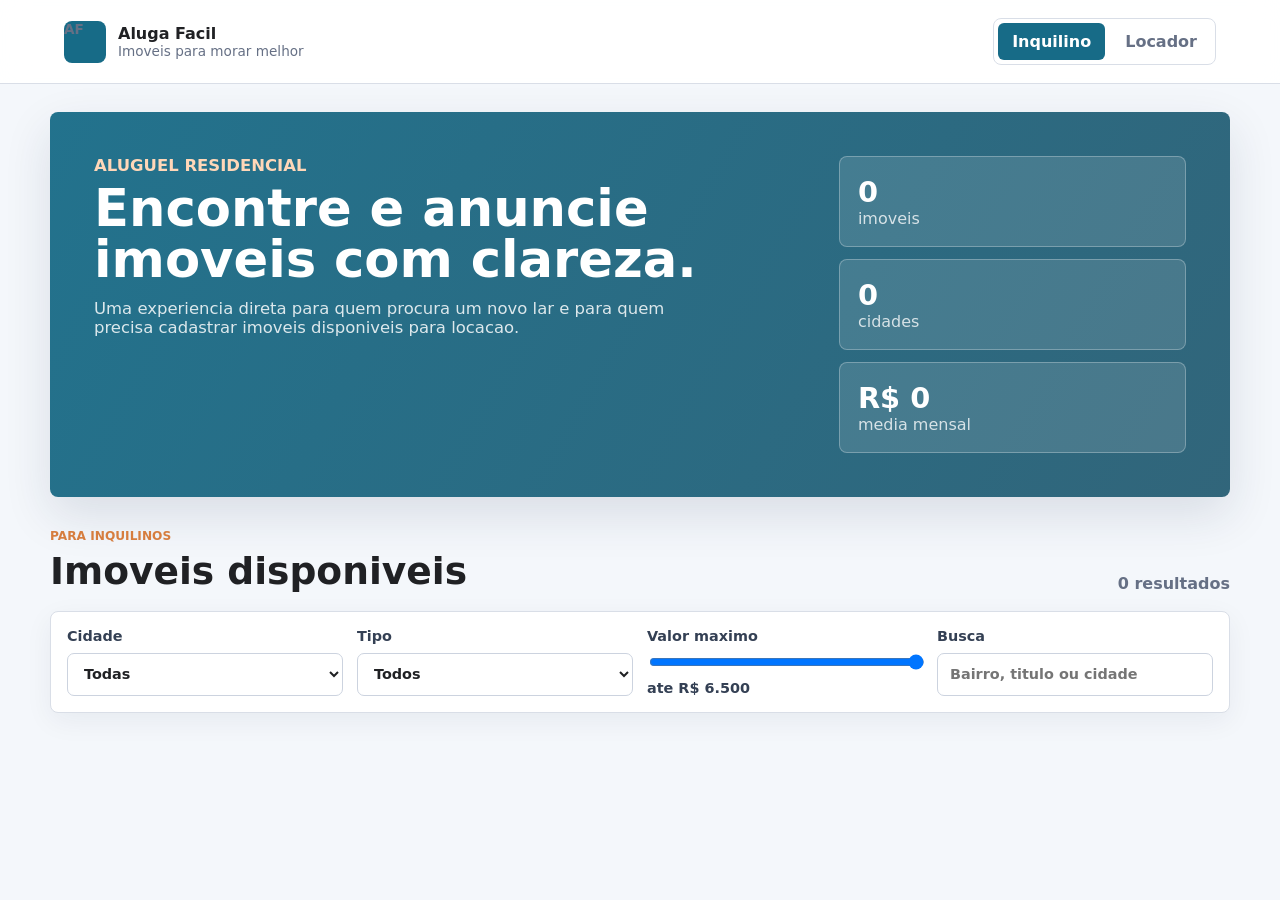
==== index.html @ 5df75c2b "feat: criar interface inicial de locacao" ====
<!doctype html>
<html lang="pt-BR">
  <head>
    <meta charset="UTF-8" />
    <meta name="viewport" content="width=device-width, initial-scale=1.0" />
    <title>Aluga Facil</title>
    <link rel="stylesheet" href="src/styles.css" />
  </head>
  <body>
    <header class="app-header">
      <div class="brand">
        <span class="brand-mark" aria-hidden="true">AF</span>
        <div>
          <strong>Aluga Facil</strong>
          <span>Imoveis para morar melhor</span>
        </div>
      </div>

      <nav class="main-tabs" aria-label="Areas do sistema">
        <button class="tab-button active" type="button" data-view="tenant">Inquilino</button>
        <button class="tab-button" type="button" data-view="landlord">Locador</button>
      </nav>
    </header>

    <main>
      <section class="intro-band">
        <div class="intro-copy">
          <p class="eyebrow">Aluguel residencial</p>
          <h1>Encontre e anuncie imoveis com clareza.</h1>
          <p>
            Uma experiencia direta para quem procura um novo lar e para quem precisa
            cadastrar imoveis disponiveis para locacao.
          </p>
        </div>
        <div class="intro-stats" aria-label="Indicadores do sistema">
          <div>
            <strong id="stat-total">0</strong>
            <span>imoveis</span>
          </div>
          <div>
            <strong id="stat-cities">0</strong>
            <span>cidades</span>
          </div>
          <div>
            <strong id="stat-average">R$ 0</strong>
            <span>media mensal</span>
          </div>
        </div>
      </section>

      <section id="tenant-view" class="view-section active" aria-labelledby="tenant-title">
        <div class="section-heading">
          <div>
            <p class="eyebrow">Para inquilinos</p>
            <h2 id="tenant-title">Imoveis disponiveis</h2>
          </div>
          <span id="result-count" class="result-count">0 resultados</span>
        </div>

        <div class="filters-bar" aria-label="Filtros de busca">
          <label>
            Cidade
            <select id="city-filter">
              <option value="">Todas</option>
            </select>
          </label>
          <label>
            Tipo
            <select id="type-filter">
              <option value="">Todos</option>
              <option value="Apartamento">Apartamento</option>
              <option value="Casa">Casa</option>
              <option value="Kitnet">Kitnet</option>
              <option value="Studio">Studio</option>
            </select>
          </label>
          <label>
            Valor maximo
            <input id="price-filter" type="range" min="900" max="6500" step="100" value="6500" />
            <span id="price-label">ate R$ 6.500</span>
          </label>
          <label>
            Busca
            <input id="search-filter" type="search" placeholder="Bairro, titulo ou cidade" />
          </label>
        </div>

        <div id="property-grid" class="property-grid"></div>
      </section>

      <section id="landlord-view" class="view-section" aria-labelledby="landlord-title">
        <div class="section-heading">
          <div>
            <p class="eyebrow">Para locadores</p>
            <h2 id="landlord-title">Cadastrar imovel</h2>
          </div>
        </div>

        <div class="landlord-layout">
          <form id="property-form" class="property-form">
            <input id="property-id" type="hidden" />

            <label>
              Titulo
              <input id="title-input" required maxlength="80" placeholder="Apartamento iluminado perto do metro" />
            </label>

            <div class="form-row">
              <label>
                Cidade
                <input id="city-input" required maxlength="40" placeholder="Fortaleza" />
              </label>
              <label>
                Bairro
                <input id="district-input" required maxlength="40" placeholder="Meireles" />
              </label>
            </div>

            <div class="form-row">
              <label>
                Tipo
                <select id="type-input" required>
                  <option value="Apartamento">Apartamento</option>
                  <option value="Casa">Casa</option>
                  <option value="Kitnet">Kitnet</option>
                  <option value="Studio">Studio</option>
                </select>
              </label>
              <label>
                Aluguel mensal
                <input id="price-input" required type="number" min="300" step="50" placeholder="2500" />
              </label>
            </div>

            <div class="form-row">
              <label>
                Quartos
                <input id="bedrooms-input" required type="number" min="0" max="10" value="2" />
              </label>
              <label>
                Banheiros
                <input id="bathrooms-input" required type="number" min="1" max="10" value="1" />
              </label>
            </div>

            <label>
              Destaques
              <input id="features-input" placeholder="Varanda, mobiliado, garagem" />
            </label>

            <label>
              URL da foto
              <input id="image-input" type="url" placeholder="https://..." />
            </label>

            <label>
              Descricao
              <textarea id="description-input" required rows="4" maxlength="220" placeholder="Descreva os principais pontos do imovel"></textarea>
            </label>

            <div class="form-actions">
              <button class="secondary-button" id="clear-form-button" type="button">Limpar</button>
              <button class="primary-button" type="submit">Salvar imovel</button>
            </div>
          </form>

          <aside class="owner-panel">
            <h3>Meus imoveis</h3>
            <div id="owner-list" class="owner-list"></div>
          </aside>
        </div>
      </section>
    </main>

    <script src="src/app.js"></script>
  </body>
</html>
---- src/styles.css ----
:root {
  color-scheme: light;
  --ink: #202124;
  --muted: #667085;
  --line: #d9dee7;
  --surface: #ffffff;
  --soft: #f4f7fb;
  --accent: #176b87;
  --accent-strong: #0f4c64;
  --warm: #d67d3e;
  --success: #2f7d57;
  --danger: #b42318;
  --shadow: 0 18px 48px rgba(24, 39, 75, 0.12);
}

* {
  box-sizing: border-box;
}

body {
  margin: 0;
  min-height: 100vh;
  background: var(--soft);
  color: var(--ink);
  font-family:
    Inter, ui-sans-serif, system-ui, -apple-system, BlinkMacSystemFont, "Segoe UI",
    sans-serif;
}

button,
input,
select,
textarea {
  font: inherit;
}

button {
  cursor: pointer;
}

.app-header {
  position: sticky;
  top: 0;
  z-index: 10;
  display: flex;
  align-items: center;
  justify-content: space-between;
  gap: 24px;
  padding: 18px clamp(18px, 5vw, 64px);
  background: rgba(255, 255, 255, 0.92);
  border-bottom: 1px solid var(--line);
  backdrop-filter: blur(14px);
}

.brand {
  display: flex;
  align-items: center;
  gap: 12px;
}

.brand-mark {
  display: grid;
  width: 42px;
  height: 42px;
  place-items: center;
  border-radius: 8px;
  background: var(--accent);
  color: #fff;
  font-weight: 800;
}

.brand strong,
.brand span {
  display: block;
}

.brand span {
  color: var(--muted);
  font-size: 0.85rem;
}

.main-tabs {
  display: inline-flex;
  gap: 6px;
  padding: 4px;
  border: 1px solid var(--line);
  border-radius: 8px;
  background: #fff;
}

.tab-button {
  border: 0;
  border-radius: 6px;
  background: transparent;
  color: var(--muted);
  padding: 9px 14px;
  font-weight: 700;
}

.tab-button.active {
  background: var(--accent);
  color: #fff;
}

main {
  width: min(1180px, calc(100% - 32px));
  margin: 0 auto;
  padding: 28px 0 48px;
}

.intro-band {
  display: grid;
  grid-template-columns: minmax(0, 1.35fr) minmax(280px, 0.65fr);
  gap: 24px;
  align-items: stretch;
  padding: clamp(24px, 5vw, 44px);
  border-radius: 8px;
  background:
    linear-gradient(120deg, rgba(23, 107, 135, 0.95), rgba(15, 76, 100, 0.85)),
    url("https://images.unsplash.com/photo-1560448204-e02f11c3d0e2?auto=format&fit=crop&w=1500&q=80");
  background-position: center;
  background-size: cover;
  color: #fff;
  box-shadow: var(--shadow);
}

.intro-copy h1 {
  max-width: 680px;
  margin: 8px 0 14px;
  font-size: clamp(2.1rem, 4vw, 4.25rem);
  line-height: 1;
}

.intro-copy p {
  max-width: 620px;
  margin: 0;
  color: rgba(255, 255, 255, 0.84);
  font-size: 1.03rem;
}

.eyebrow {
  margin: 0 0 6px;
  color: var(--warm);
  font-size: 0.76rem;
  font-weight: 800;
  letter-spacing: 0;
  text-transform: uppercase;
}

.intro-band .eyebrow {
  color: #ffd7b8;
}

.intro-stats {
  display: grid;
  gap: 12px;
}

.intro-stats div {
  padding: 18px;
  border: 1px solid rgba(255, 255, 255, 0.28);
  border-radius: 8px;
  background: rgba(255, 255, 255, 0.12);
}

.intro-stats strong,
.intro-stats span {
  display: block;
}

.intro-stats strong {
  font-size: 1.8rem;
}

.intro-stats span {
  color: rgba(255, 255, 255, 0.78);
}

.view-section {
  display: none;
  padding-top: 32px;
}

.view-section.active {
  display: block;
}

.section-heading {
  display: flex;
  align-items: end;
  justify-content: space-between;
  gap: 16px;
  margin-bottom: 18px;
}

.section-heading h2 {
  margin: 0;
  font-size: clamp(1.6rem, 3vw, 2.35rem);
}

.result-count {
  color: var(--muted);
  font-weight: 700;
}

.filters-bar,
.property-form,
.owner-panel {
  border: 1px solid var(--line);
  border-radius: 8px;
  background: var(--surface);
  box-shadow: 0 8px 28px rgba(24, 39, 75, 0.06);
}

.filters-bar {
  display: grid;
  grid-template-columns: repeat(4, minmax(0, 1fr));
  gap: 14px;
  padding: 16px;
  margin-bottom: 20px;
}

label {
  display: grid;
  gap: 7px;
  color: #344054;
  font-size: 0.9rem;
  font-weight: 700;
}

input,
select,
textarea {
  width: 100%;
  min-height: 42px;
  border: 1px solid #ccd3df;
  border-radius: 7px;
  background: #fff;
  color: var(--ink);
  padding: 10px 12px;
}

textarea {
  resize: vertical;
}

input:focus,
select:focus,
textarea:focus {
  border-color: var(--accent);
  outline: 3px solid rgba(23, 107, 135, 0.16);
}

input[type="range"] {
  min-height: auto;
  padding: 0;
}

.property-grid {
  display: grid;
  grid-template-columns: repeat(3, minmax(0, 1fr));
  gap: 18px;
}

.property-card {
  overflow: hidden;
  border: 1px solid var(--line);
  border-radius: 8px;
  background: #fff;
  box-shadow: 0 10px 32px rgba(24, 39, 75, 0.08);
}

.property-media {
  position: relative;
  aspect-ratio: 16 / 10;
  background: #e7edf4;
}

.property-media img {
  display: block;
  width: 100%;
  height: 100%;
  object-fit: cover;
}

.property-badge {
  position: absolute;
  top: 12px;
  left: 12px;
  padding: 6px 9px;
  border-radius: 999px;
  background: rgba(255, 255, 255, 0.92);
  color: var(--accent-strong);
  font-size: 0.78rem;
  font-weight: 800;
}

.property-body {
  display: grid;
  gap: 12px;
  padding: 16px;
}

.property-title {
  margin: 0;
  font-size: 1.07rem;
}

.property-location,
.property-description,
.meta-item {
  color: var(--muted);
}

.property-description {
  margin: 0;
  line-height: 1.45;
}

.property-price {
  color: var(--accent-strong);
  font-size: 1.35rem;
  font-weight: 900;
}

.property-meta,
.feature-list {
  display: flex;
  flex-wrap: wrap;
  gap: 8px;
}

.meta-item,
.feature-pill {
  border-radius: 999px;
  background: #eef4f7;
  padding: 6px 9px;
  font-size: 0.82rem;
  font-weight: 700;
}

.feature-pill {
  background: #fff4ec;
  color: #8b451e;
}

.landlord-layout {
  display: grid;
  grid-template-columns: minmax(0, 1.25fr) minmax(300px, 0.75fr);
  gap: 18px;
  align-items: start;
}

.property-form,
.owner-panel {
  padding: 18px;
}

.property-form {
  display: grid;
  gap: 15px;
}

.form-row {
  display: grid;
  grid-template-columns: repeat(2, minmax(0, 1fr));
  gap: 14px;
}

.form-actions {
  display: flex;
  justify-content: flex-end;
  gap: 10px;
}

.primary-button,
.secondary-button,
.small-button {
  min-height: 42px;
  border: 1px solid transparent;
  border-radius: 7px;
  padding: 10px 14px;
  font-weight: 800;
}

.primary-button {
  background: var(--accent);
  color: #fff;
}

.secondary-button {
  background: #fff;
  border-color: var(--line);
  color: var(--accent-strong);
}

.owner-panel h3 {
  margin: 0 0 14px;
}

.owner-list {
  display: grid;
  gap: 10px;
}

.owner-item {
  display: grid;
  gap: 10px;
  padding: 12px;
  border: 1px solid var(--line);
  border-radius: 8px;
  background: #fbfcfe;
}

.owner-item strong,
.owner-item span {
  display: block;
}

.owner-item span {
  color: var(--muted);
  font-size: 0.9rem;
}

.owner-actions {
  display: flex;
  gap: 8px;
}

.small-button {
  min-height: 34px;
  padding: 7px 10px;
  font-size: 0.84rem;
}

.small-button.edit {
  background: #eef4f7;
  color: var(--accent-strong);
}

.small-button.delete {
  background: #fff1f0;
  color: var(--danger);
}

.empty-state {
  grid-column: 1 / -1;
  padding: 28px;
  border: 1px dashed #bcc6d4;
  border-radius: 8px;
  background: #fff;
  color: var(--muted);
  text-align: center;
}

@media (max-width: 920px) {
  .intro-band,
  .landlord-layout,
  .filters-bar {
    grid-template-columns: 1fr;
  }

  .property-grid {
    grid-template-columns: repeat(2, minmax(0, 1fr));
  }
}

@media (max-width: 640px) {
  .app-header,
  .section-heading,
  .form-actions {
    align-items: stretch;
    flex-direction: column;
  }

  .main-tabs {
    width: 100%;
  }

  .tab-button {
    flex: 1;
  }

  .property-grid,
  .form-row {
    grid-template-columns: 1fr;
  }
}
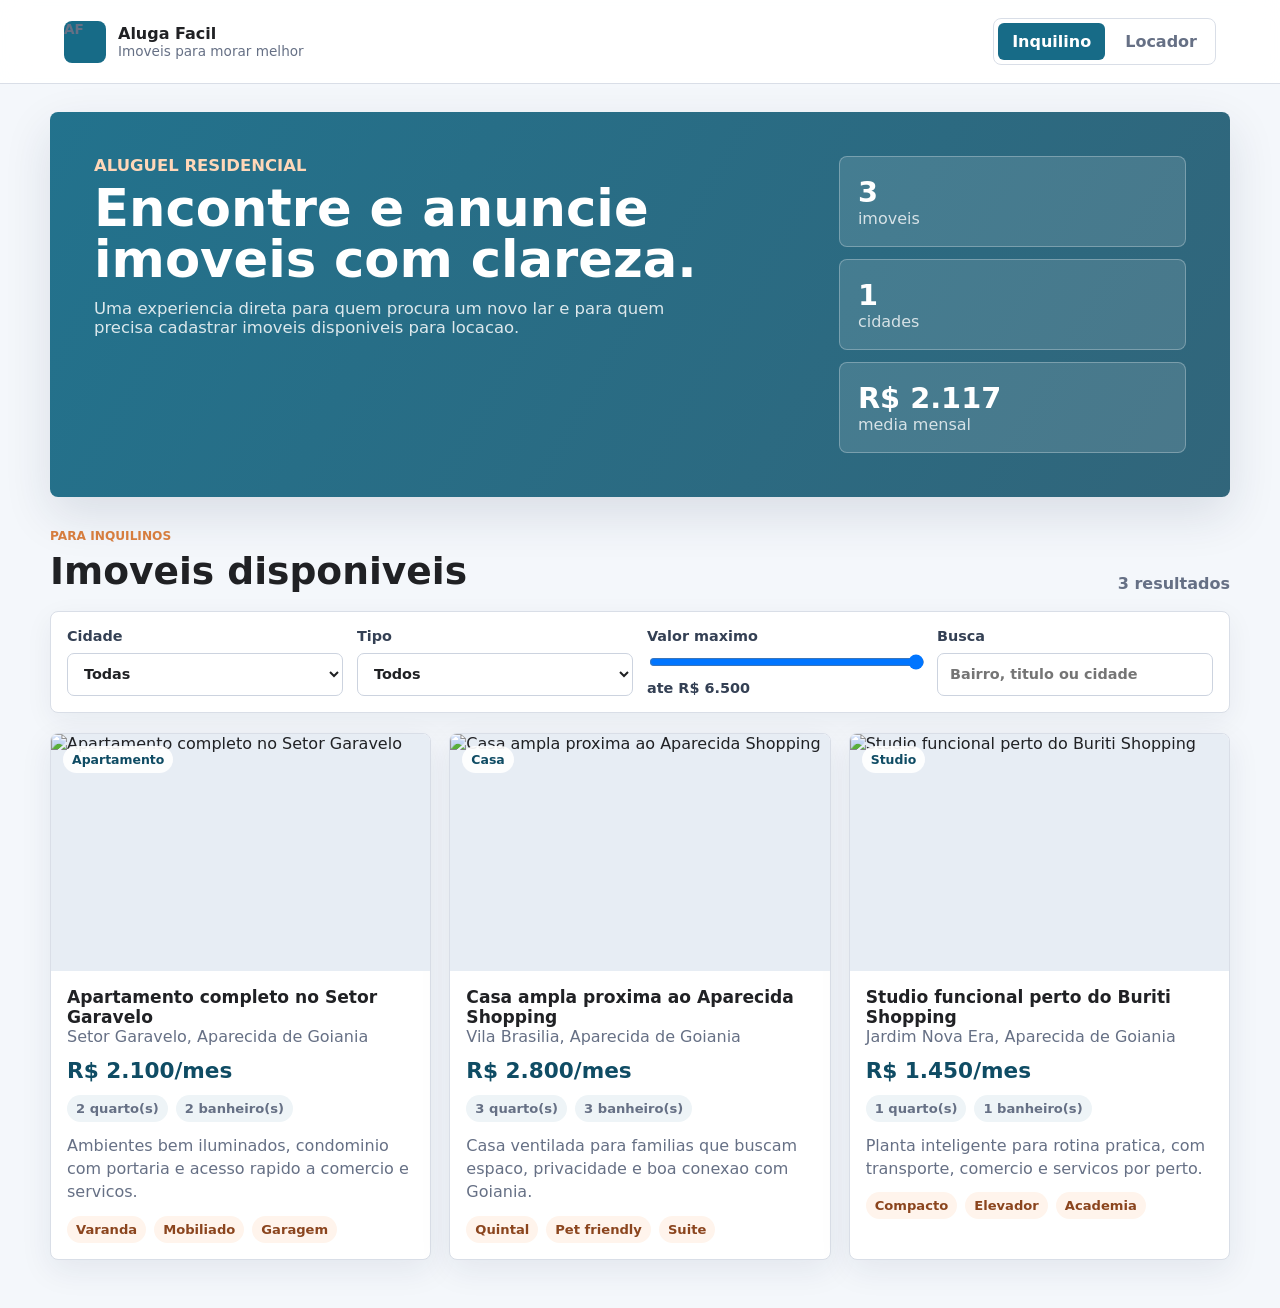
==== commit c93b81a7: "chore: localizar exemplos em aparecida de goiania" ====
--- a/index.html
+++ b/index.html
@@ -108,11 +108,11 @@
             <div class="form-row">
               <label>
                 Cidade
-                <input id="city-input" required maxlength="40" placeholder="Fortaleza" />
+                <input id="city-input" required maxlength="40" placeholder="Aparecida de Goiania" />
               </label>
               <label>
                 Bairro
-                <input id="district-input" required maxlength="40" placeholder="Meireles" />
+                <input id="district-input" required maxlength="40" placeholder="Setor Garavelo" />
               </label>
             </div>
 
